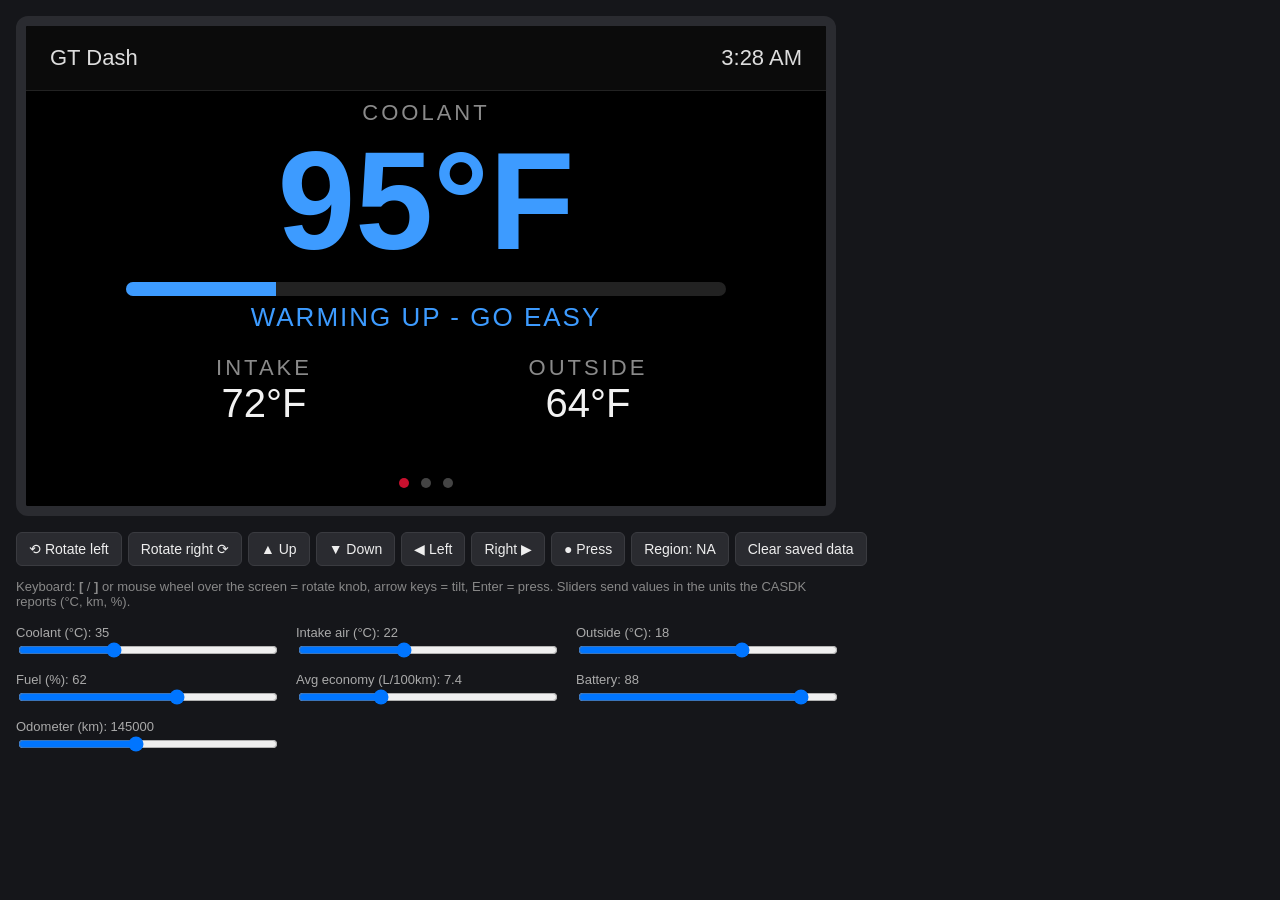
==== simulator/index.html @ c120fef5 "Add clean-install checklist, GT Dash custom app, and browser simulator - docs/CLEAN_INSTALL_CHECKLIS" ====
<!doctype html>
<html lang="en">
<head>
<meta charset="utf-8">
<meta name="viewport" content="width=device-width, initial-scale=1">
<title>Mazda Connect Simulator</title>
<link rel="stylesheet" href="../apps/app.gtdash/app.css">
<style>
    body { margin: 0; padding: 16px; background: #15161a; color: #ddd; font-family: sans-serif; }
    #screen { position: relative; width: 800px; height: 480px; background: #000; overflow: hidden;
              border: 10px solid #2a2b30; border-radius: 12px; transform-origin: top left; }
    #frame { overflow: hidden; }
    #canvas { position: absolute; inset: 0; }
    #statusbar { position: absolute; top: 0; left: 0; right: 0; height: 64px; line-height: 64px;
                 padding: 0 24px; background: #0b0b0b; border-bottom: 1px solid #222; font-size: 22px;
                 z-index: 2; display: flex; justify-content: space-between; }
    .panel { max-width: 820px; margin-top: 16px; display: grid;
             grid-template-columns: repeat(auto-fill, minmax(240px, 1fr)); gap: 10px 20px; }
    label { font-size: 13px; color: #aaa; display: block; }
    input[type=range] { width: 100%; }
    .knob { margin-top: 16px; display: flex; flex-wrap: wrap; gap: 6px; }
    button { background: #2a2b30; color: #eee; border: 1px solid #3a3b40; border-radius: 6px;
             padding: 8px 12px; font-size: 14px; cursor: pointer; }
    p.help { font-size: 13px; color: #888; max-width: 820px; }
</style>
</head>
<body>
<div id="frame"><div id="screen">
    <div id="statusbar"><span id="title"></span><span id="clock"></span></div>
    <div id="canvas"></div>
</div></div>

<div class="knob">
    <button data-ev="ccw">⟲ Rotate left</button>
    <button data-ev="cw">Rotate right ⟳</button>
    <button data-ev="upStart">▲ Up</button>
    <button data-ev="downStart">▼ Down</button>
    <button data-ev="leftStart">◀ Left</button>
    <button data-ev="rightStart">Right ▶</button>
    <button data-ev="selectStart">● Press</button>
    <button id="region">Region: NA</button>
    <button id="reset">Clear saved data</button>
</div>
<p class="help">Keyboard: <b>[</b> / <b>]</b> or mouse wheel over the screen = rotate knob, arrow keys = tilt, Enter = press.
Sliders send values in the units the CASDK reports (°C, km, %).</p>

<div class="panel" id="sliders"></div>

<script src="casdk-stub.js"></script>
<script>
    var sliders = [
        {label: 'Coolant (°C)', field: VehicleData.temperature.coolant, min: -10, max: 115, value: 35},
        {label: 'Intake air (°C)', field: VehicleData.temperature.intake, min: -10, max: 70, value: 22},
        {label: 'Outside (°C)', field: VehicleData.temperature.outside, min: -30, max: 45, value: 18},
        {label: 'Fuel (%)', field: VehicleData.fuel.position, min: 0, max: 100, value: 62},
        {label: 'Avg economy (L/100km)', field: VehicleData.fuel.averageconsumption, min: 4, max: 15, step: 0.1, value: 7.4},
        {label: 'Battery', field: VehicleData.vehicle.batterylevel, min: 0, max: 100, value: 88},
        {label: 'Odometer (km)', field: VehicleData.vehicle.odometer, min: 100000, max: 200000, value: 145000}
    ];
</script>
<script src="../apps/app.gtdash/app.js"></script>
<script>
    var panel = document.getElementById('sliders');
    sliders.forEach(function(s) {
        var wrap = document.createElement('div');
        var label = document.createElement('label');
        var input = document.createElement('input');
        input.type = 'range'; input.min = s.min; input.max = s.max; input.step = s.step || 1; input.value = s.value;
        function send() { label.textContent = s.label + ': ' + input.value; Sim.push(s.field, input.value); }
        input.addEventListener('input', send);
        wrap.appendChild(label); wrap.appendChild(input); panel.appendChild(wrap);
        send();
    });

    document.querySelectorAll('[data-ev]').forEach(function(b) {
        b.addEventListener('click', function() { Sim.controller(b.getAttribute('data-ev')); });
    });

    var keys = {'[': 'ccw', ']': 'cw', ArrowUp: 'upStart', ArrowDown: 'downStart',
                ArrowLeft: 'leftStart', ArrowRight: 'rightStart', Enter: 'selectStart'};
    document.addEventListener('keydown', function(e) {
        if (keys[e.key]) { e.preventDefault(); Sim.controller(keys[e.key]); }
    });
    document.getElementById('screen').addEventListener('wheel', function(e) {
        e.preventDefault(); Sim.controller(e.deltaY > 0 ? 'cw' : 'ccw');
    }, {passive: false});

    document.getElementById('region').addEventListener('click', function() {
        Sim.setRegion(Sim.region === 'na' ? 'eu' : 'na');
        this.textContent = 'Region: ' + Sim.region.toUpperCase();
    });
    document.getElementById('reset').addEventListener('click', function() { Sim.resetStorage(); });

    function tick() { document.getElementById('clock').textContent = new Date().toLocaleTimeString([], {hour: 'numeric', minute: '2-digit'}); }
    tick(); setInterval(tick, 10000);

    function fit() {
        var scale = Math.min(1, (window.innerWidth - 32) / 820);
        var screen = document.getElementById('screen');
        var frame = document.getElementById('frame');
        screen.style.transform = 'scale(' + scale + ')';
        frame.style.width = (820 * scale) + 'px';
        frame.style.height = (500 * scale) + 'px';
    }
    window.addEventListener('resize', fit); fit();
</script>
</body>
</html>
---- apps/app.gtdash/app.css ----
/* GT Dash: 800x480 screen, statusbar on top. Keep effects cheap: no shadows, blur or animations. */

[app="app.gtdash"] {
    background: #000;
}

[app="app.gtdash"] .gt {
    position: absolute;
    top: 64px;
    left: 0;
    right: 0;
    bottom: 0;
    color: #f2f2f2;
    font-family: sans-serif;
    text-align: center;
}

[app="app.gtdash"] .page {
    position: absolute;
    top: 10px;
    left: 40px;
    right: 40px;
    bottom: 40px;
}

[app="app.gtdash"] .caption,
[app="app.gtdash"] span {
    display: block;
    font-size: 22px;
    letter-spacing: 3px;
    color: #8a8a8a;
}

[app="app.gtdash"] .big {
    font-size: 140px;
    line-height: 150px;
    font-weight: bold;
}

[app="app.gtdash"] .status {
    font-size: 26px;
    letter-spacing: 2px;
    margin-top: 6px;
}

[app="app.gtdash"] .bar {
    height: 14px;
    margin: 6px 60px 0;
    background: #222;
    border-radius: 7px;
    overflow: hidden;
}

[app="app.gtdash"] .bar div {
    height: 100%;
    background: #c8102e;
}

[app="app.gtdash"] .bar.small {
    margin: 10px 30px 0;
    height: 10px;
}

[app="app.gtdash"] .row {
    margin-top: 22px;
}

[app="app.gtdash"] .row div {
    display: inline-block;
    width: 45%;
    font-size: 40px;
}

/* warm-up states */
[app="app.gtdash"] .engine.cold .big,
[app="app.gtdash"] .engine.cold .status { color: #3d9bff; }
[app="app.gtdash"] .engine.cold .bar div { background: #3d9bff; }
[app="app.gtdash"] .engine.mid .big,
[app="app.gtdash"] .engine.mid .status { color: #ffb020; }
[app="app.gtdash"] .engine.mid .bar div { background: #ffb020; }
[app="app.gtdash"] .engine.warm .status { color: #3ddc84; }
[app="app.gtdash"] .engine.warm .bar div { background: #3ddc84; }

/* trip grid */
[app="app.gtdash"] .grid .cell {
    display: inline-block;
    vertical-align: top;
    width: 48%;
    height: 170px;
    padding-top: 20px;
    box-sizing: border-box;
}

[app="app.gtdash"] .grid b {
    display: block;
    font-size: 72px;
    line-height: 90px;
}

[app="app.gtdash"] .grid em {
    font-style: normal;
    font-size: 20px;
    color: #8a8a8a;
}

/* service states */
[app="app.gtdash"] .service .big { font-size: 96px; line-height: 130px; }
[app="app.gtdash"] .service .row div { width: 90%; }
[app="app.gtdash"] .service.soon .big { color: #ffb020; }
[app="app.gtdash"] .service.due .big,
[app="app.gtdash"] .service.due .status { color: #ff4040; }

/* raw calibration table */
[app="app.gtdash"] table {
    margin: 16px auto 0;
    font-size: 26px;
    border-collapse: collapse;
}

[app="app.gtdash"] td {
    padding: 4px 24px;
    border-bottom: 1px solid #222;
    text-align: left;
}

/* page dots */
[app="app.gtdash"] .dots {
    position: absolute;
    bottom: 14px;
    left: 0;
    right: 0;
}

[app="app.gtdash"] .dots i {
    display: inline-block;
    width: 10px;
    height: 10px;
    margin: 0 6px;
    border-radius: 5px;
    background: #444;
}

[app="app.gtdash"] .dots i.on {
    background: #c8102e;
}
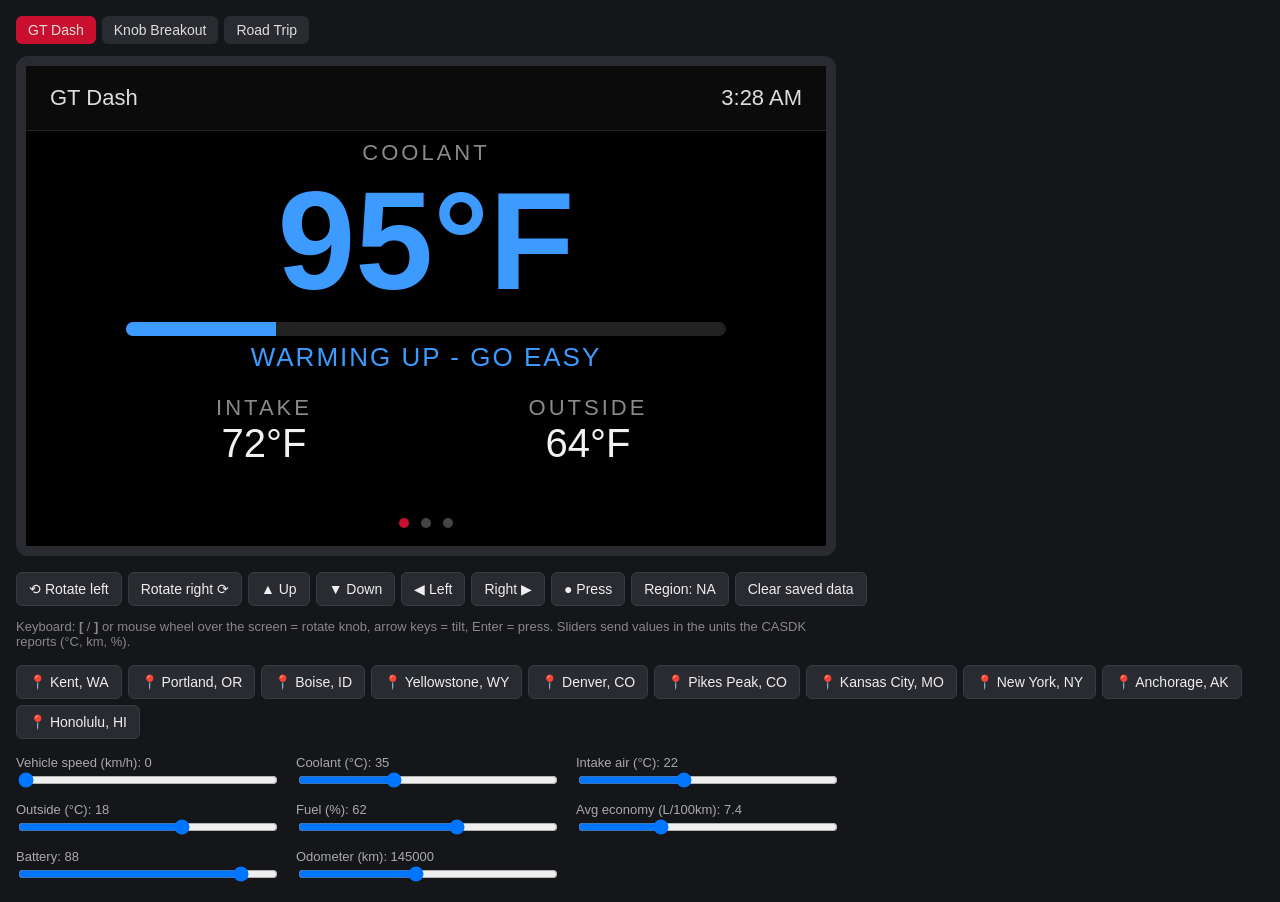
==== commit 50d13e12: "Add Knob Breakout and Road Trip apps; simulator app switcher - app.breakout: brick breaker played wi" ====
--- a/simulator/index.html
+++ b/simulator/index.html
@@ -4,7 +4,12 @@
 <meta charset="utf-8">
 <meta name="viewport" content="width=device-width, initial-scale=1">
 <title>Mazda Connect Simulator</title>
-<link rel="stylesheet" href="../apps/app.gtdash/app.css">
+<script>
+    var APPS = {'app.gtdash': 'GT Dash', 'app.breakout': 'Knob Breakout', 'app.roadtrip': 'Road Trip'};
+    var APP = (location.search.match(/app=([\w.]+)/) || [])[1];
+    if (!APPS[APP]) APP = 'app.gtdash';
+    document.write('<link rel="stylesheet" href="../apps/' + APP + '/app.css">');
+</script>
 <style>
     body { margin: 0; padding: 16px; background: #15161a; color: #ddd; font-family: sans-serif; }
     #screen { position: relative; width: 800px; height: 480px; background: #000; overflow: hidden;
@@ -21,10 +26,14 @@
     .knob { margin-top: 16px; display: flex; flex-wrap: wrap; gap: 6px; }
     button { background: #2a2b30; color: #eee; border: 1px solid #3a3b40; border-radius: 6px;
              padding: 8px 12px; font-size: 14px; cursor: pointer; }
+    nav { margin-bottom: 12px; display: flex; gap: 6px; flex-wrap: wrap; }
+    nav a { color: #ddd; text-decoration: none; padding: 6px 12px; border-radius: 6px; background: #2a2b30; font-size: 14px; }
+    nav a.on { background: #c8102e; }
     p.help { font-size: 13px; color: #888; max-width: 820px; }
 </style>
 </head>
 <body>
+<nav id="apps"></nav>
 <div id="frame"><div id="screen">
     <div id="statusbar"><span id="title"></span><span id="clock"></span></div>
     <div id="canvas"></div>
@@ -44,11 +53,13 @@
 <p class="help">Keyboard: <b>[</b> / <b>]</b> or mouse wheel over the screen = rotate knob, arrow keys = tilt, Enter = press.
 Sliders send values in the units the CASDK reports (°C, km, %).</p>
 
+<div class="knob" id="places"></div>
 <div class="panel" id="sliders"></div>
 
 <script src="casdk-stub.js"></script>
 <script>
     var sliders = [
+        {label: 'Vehicle speed (km/h)', field: VehicleData.vehicle.speed, min: 0, max: 120, value: 0},
         {label: 'Coolant (°C)', field: VehicleData.temperature.coolant, min: -10, max: 115, value: 35},
         {label: 'Intake air (°C)', field: VehicleData.temperature.intake, min: -10, max: 70, value: 22},
         {label: 'Outside (°C)', field: VehicleData.temperature.outside, min: -30, max: 45, value: 18},
@@ -58,8 +69,35 @@
         {label: 'Odometer (km)', field: VehicleData.vehicle.odometer, min: 100000, max: 200000, value: 145000}
     ];
 </script>
-<script src="../apps/app.gtdash/app.js"></script>
+<script>document.write('<script src="../apps/' + APP + '/app.js"><\/script>');</script>
 <script>
+    var nav = document.getElementById('apps');
+    for (var id in APPS) {
+        var a = document.createElement('a');
+        a.href = '?app=' + id; a.textContent = APPS[id];
+        if (id === APP) a.className = 'on';
+        nav.appendChild(a);
+    }
+
+    // GPS teleport buttons: [name, lat, lon, altitude m]
+    var PLACES = [['Kent, WA', 47.38, -122.23, 60], ['Portland, OR', 45.52, -122.68, 15],
+        ['Boise, ID', 43.62, -116.2, 820], ['Yellowstone, WY', 44.43, -110.59, 2400],
+        ['Denver, CO', 39.74, -104.99, 1609], ['Pikes Peak, CO', 38.84, -105.04, 4302],
+        ['Kansas City, MO', 39.1, -94.58, 270], ['New York, NY', 40.71, -74.0, 10],
+        ['Anchorage, AK', 61.22, -149.9, 30], ['Honolulu, HI', 21.31, -157.86, 5]];
+    var places = document.getElementById('places');
+    PLACES.forEach(function(pl) {
+        var b = document.createElement('button');
+        b.textContent = '📍 ' + pl[0];
+        b.addEventListener('click', function() {
+            if (Sim.app) Sim.app.lastLookup = 0;  // skip the app's 5 s lookup throttle when teleporting
+            Sim.push(VehicleData.gps.latitude, pl[1]);
+            Sim.push(VehicleData.gps.longitude, pl[2]);
+            Sim.push(VehicleData.gps.altitude, pl[3]);
+        });
+        places.appendChild(b);
+    });
+
     var panel = document.getElementById('sliders');
     sliders.forEach(function(s) {
         var wrap = document.createElement('div');
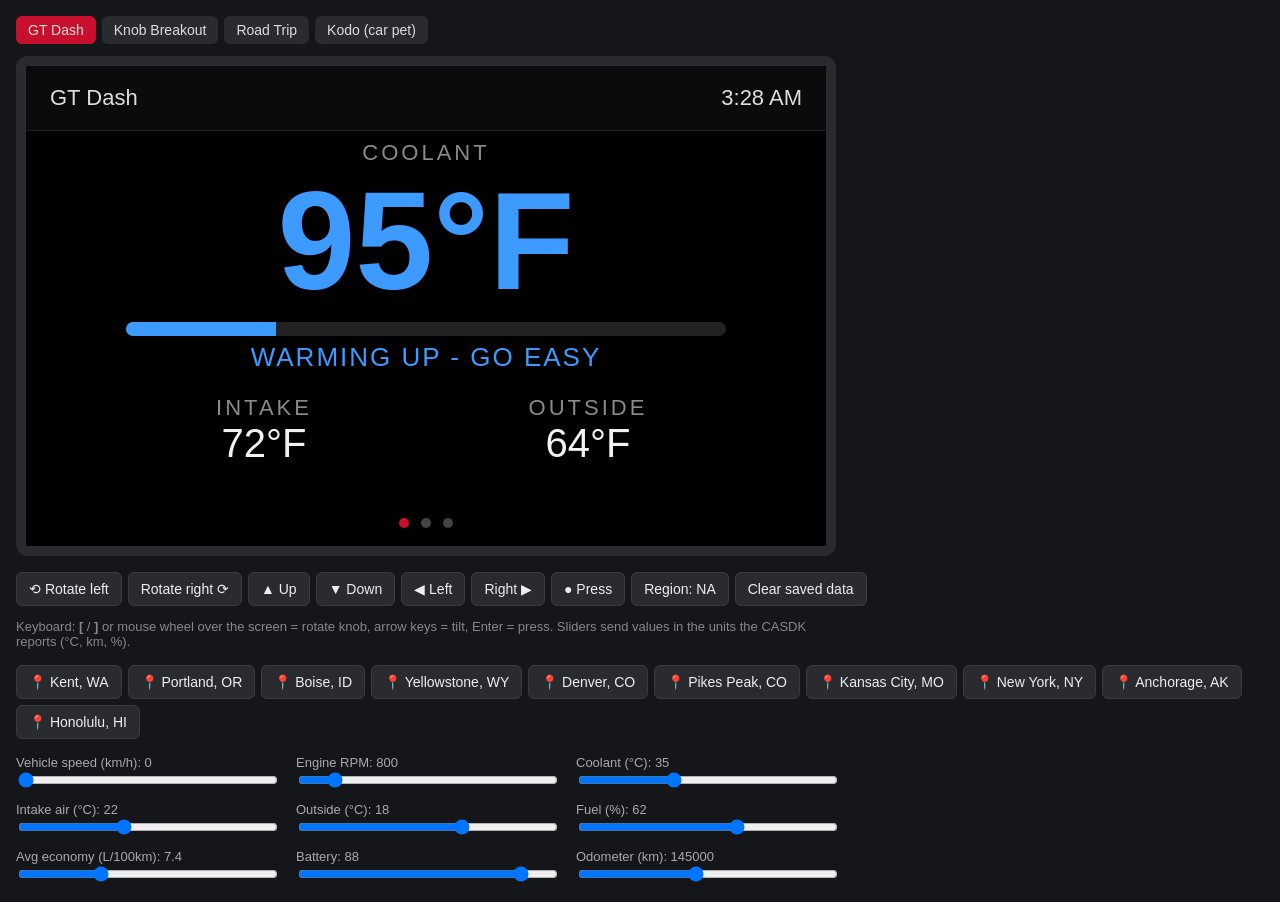
==== commit 826ecb2f: "Add Kodo car pet app Mood reacts to harsh driving, cold-engine revving, low fuel, weather, time of d" ====
--- a/simulator/index.html
+++ b/simulator/index.html
@@ -5,7 +5,7 @@
 <meta name="viewport" content="width=device-width, initial-scale=1">
 <title>Mazda Connect Simulator</title>
 <script>
-    var APPS = {'app.gtdash': 'GT Dash', 'app.breakout': 'Knob Breakout', 'app.roadtrip': 'Road Trip'};
+    var APPS = {'app.gtdash': 'GT Dash', 'app.breakout': 'Knob Breakout', 'app.roadtrip': 'Road Trip', 'app.carpet': 'Kodo (car pet)'};
     var APP = (location.search.match(/app=([\w.]+)/) || [])[1];
     if (!APPS[APP]) APP = 'app.gtdash';
     document.write('<link rel="stylesheet" href="../apps/' + APP + '/app.css">');
@@ -60,6 +60,7 @@
 <script>
     var sliders = [
         {label: 'Vehicle speed (km/h)', field: VehicleData.vehicle.speed, min: 0, max: 120, value: 0},
+        {label: 'Engine RPM', field: VehicleData.vehicle.rpm, min: 0, max: 6800, step: 100, value: 800},
         {label: 'Coolant (°C)', field: VehicleData.temperature.coolant, min: -10, max: 115, value: 35},
         {label: 'Intake air (°C)', field: VehicleData.temperature.intake, min: -10, max: 70, value: 22},
         {label: 'Outside (°C)', field: VehicleData.temperature.outside, min: -30, max: 45, value: 18},
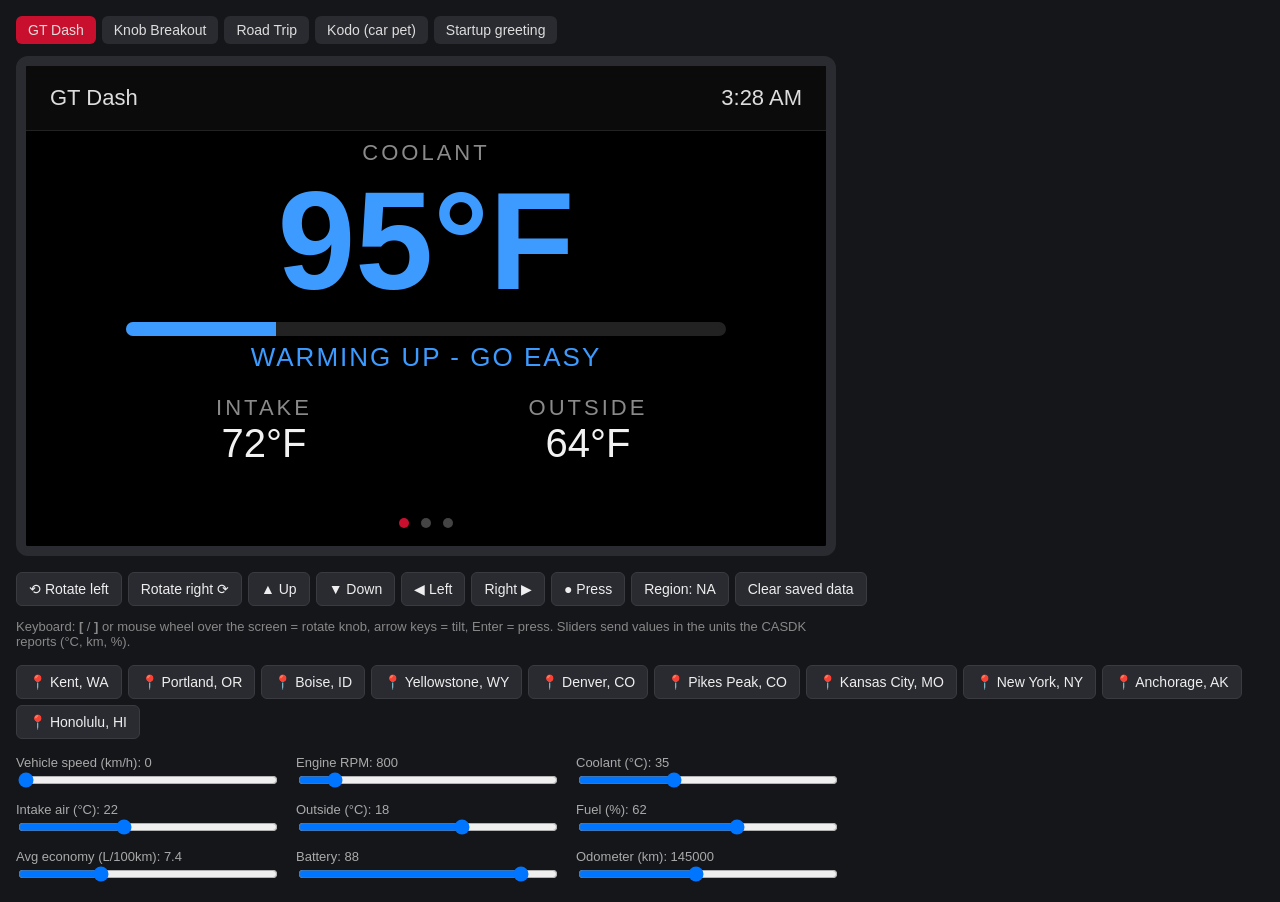
==== commit bd726406: "Add startup greeting and sound, USB installer, rename Breakout to app.knobbrick - greeting/mzd-greet" ====
--- a/simulator/index.html
+++ b/simulator/index.html
@@ -5,7 +5,7 @@
 <meta name="viewport" content="width=device-width, initial-scale=1">
 <title>Mazda Connect Simulator</title>
 <script>
-    var APPS = {'app.gtdash': 'GT Dash', 'app.breakout': 'Knob Breakout', 'app.roadtrip': 'Road Trip', 'app.carpet': 'Kodo (car pet)'};
+    var APPS = {'app.gtdash': 'GT Dash', 'app.knobbrick': 'Knob Breakout', 'app.roadtrip': 'Road Trip', 'app.carpet': 'Kodo (car pet)'};
     var APP = (location.search.match(/app=([\w.]+)/) || [])[1];
     if (!APPS[APP]) APP = 'app.gtdash';
     document.write('<link rel="stylesheet" href="../apps/' + APP + '/app.css">');
@@ -79,6 +79,9 @@
         if (id === APP) a.className = 'on';
         nav.appendChild(a);
     }
+    var g = document.createElement('a');
+    g.href = 'greeting.html'; g.textContent = 'Startup greeting';
+    nav.appendChild(g);
 
     // GPS teleport buttons: [name, lat, lon, altitude m]
     var PLACES = [['Kent, WA', 47.38, -122.23, 60], ['Portland, OR', 45.52, -122.68, 15],
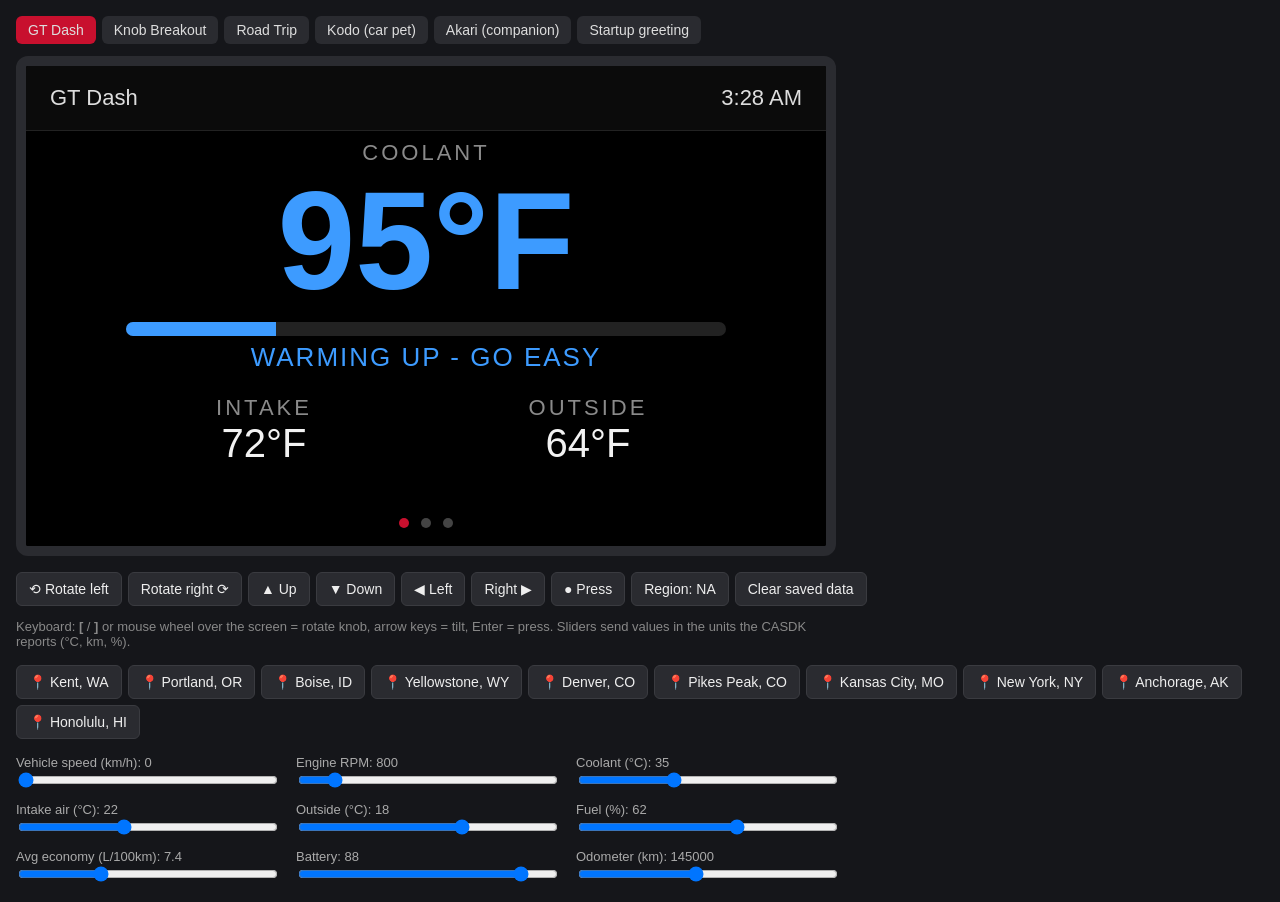
==== commit a2613ff1: "Add Akari, an anime chibi companion who gets madder the faster you drive - apps/app.companion: 6 ang" ====
--- a/simulator/index.html
+++ b/simulator/index.html
@@ -5,7 +5,7 @@
 <meta name="viewport" content="width=device-width, initial-scale=1">
 <title>Mazda Connect Simulator</title>
 <script>
-    var APPS = {'app.gtdash': 'GT Dash', 'app.knobbrick': 'Knob Breakout', 'app.roadtrip': 'Road Trip', 'app.carpet': 'Kodo (car pet)'};
+    var APPS = {'app.gtdash': 'GT Dash', 'app.knobbrick': 'Knob Breakout', 'app.roadtrip': 'Road Trip', 'app.carpet': 'Kodo (car pet)', 'app.companion': 'Akari (companion)'};
     var APP = (location.search.match(/app=([\w.]+)/) || [])[1];
     if (!APPS[APP]) APP = 'app.gtdash';
     document.write('<link rel="stylesheet" href="../apps/' + APP + '/app.css">');
@@ -59,7 +59,7 @@
 <script src="casdk-stub.js"></script>
 <script>
     var sliders = [
-        {label: 'Vehicle speed (km/h)', field: VehicleData.vehicle.speed, min: 0, max: 120, value: 0},
+        {label: 'Vehicle speed (km/h)', field: VehicleData.vehicle.speed, min: 0, max: 180, value: 0},
         {label: 'Engine RPM', field: VehicleData.vehicle.rpm, min: 0, max: 6800, step: 100, value: 800},
         {label: 'Coolant (°C)', field: VehicleData.temperature.coolant, min: -10, max: 115, value: 35},
         {label: 'Intake air (°C)', field: VehicleData.temperature.intake, min: -10, max: 70, value: 22},
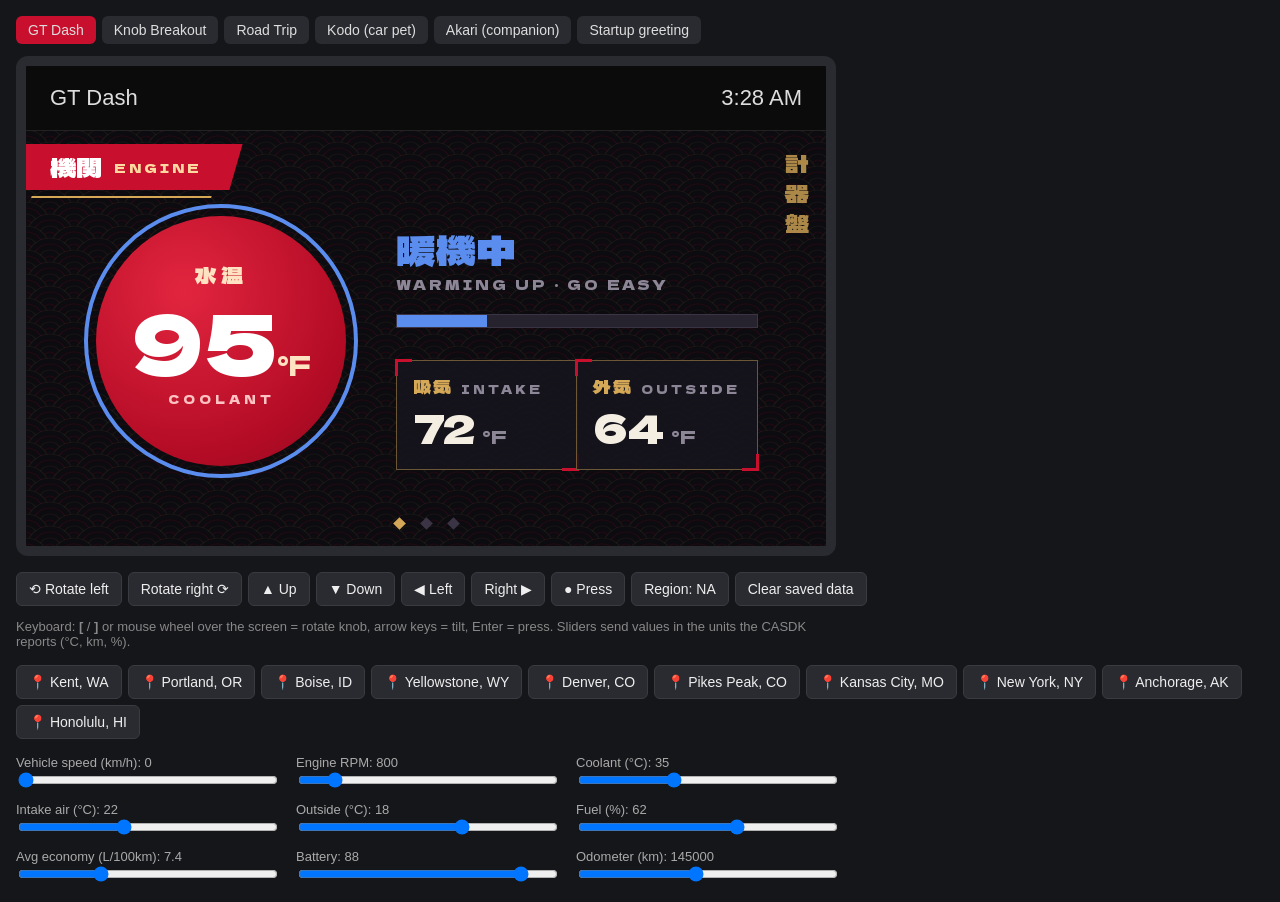
==== commit 52f8738b: "Restyle everything in a Japan x Mazda anime theme (魂動 KODO) - theme/kodo.css: shared look - sumi bla" ====
--- a/simulator/index.html
+++ b/simulator/index.html
@@ -8,7 +8,6 @@
     var APPS = {'app.gtdash': 'GT Dash', 'app.knobbrick': 'Knob Breakout', 'app.roadtrip': 'Road Trip', 'app.carpet': 'Kodo (car pet)', 'app.companion': 'Akari (companion)'};
     var APP = (location.search.match(/app=([\w.]+)/) || [])[1];
     if (!APPS[APP]) APP = 'app.gtdash';
-    document.write('<link rel="stylesheet" href="../apps/' + APP + '/app.css">');
 </script>
 <style>
     body { margin: 0; padding: 16px; background: #15161a; color: #ddd; font-family: sans-serif; }
